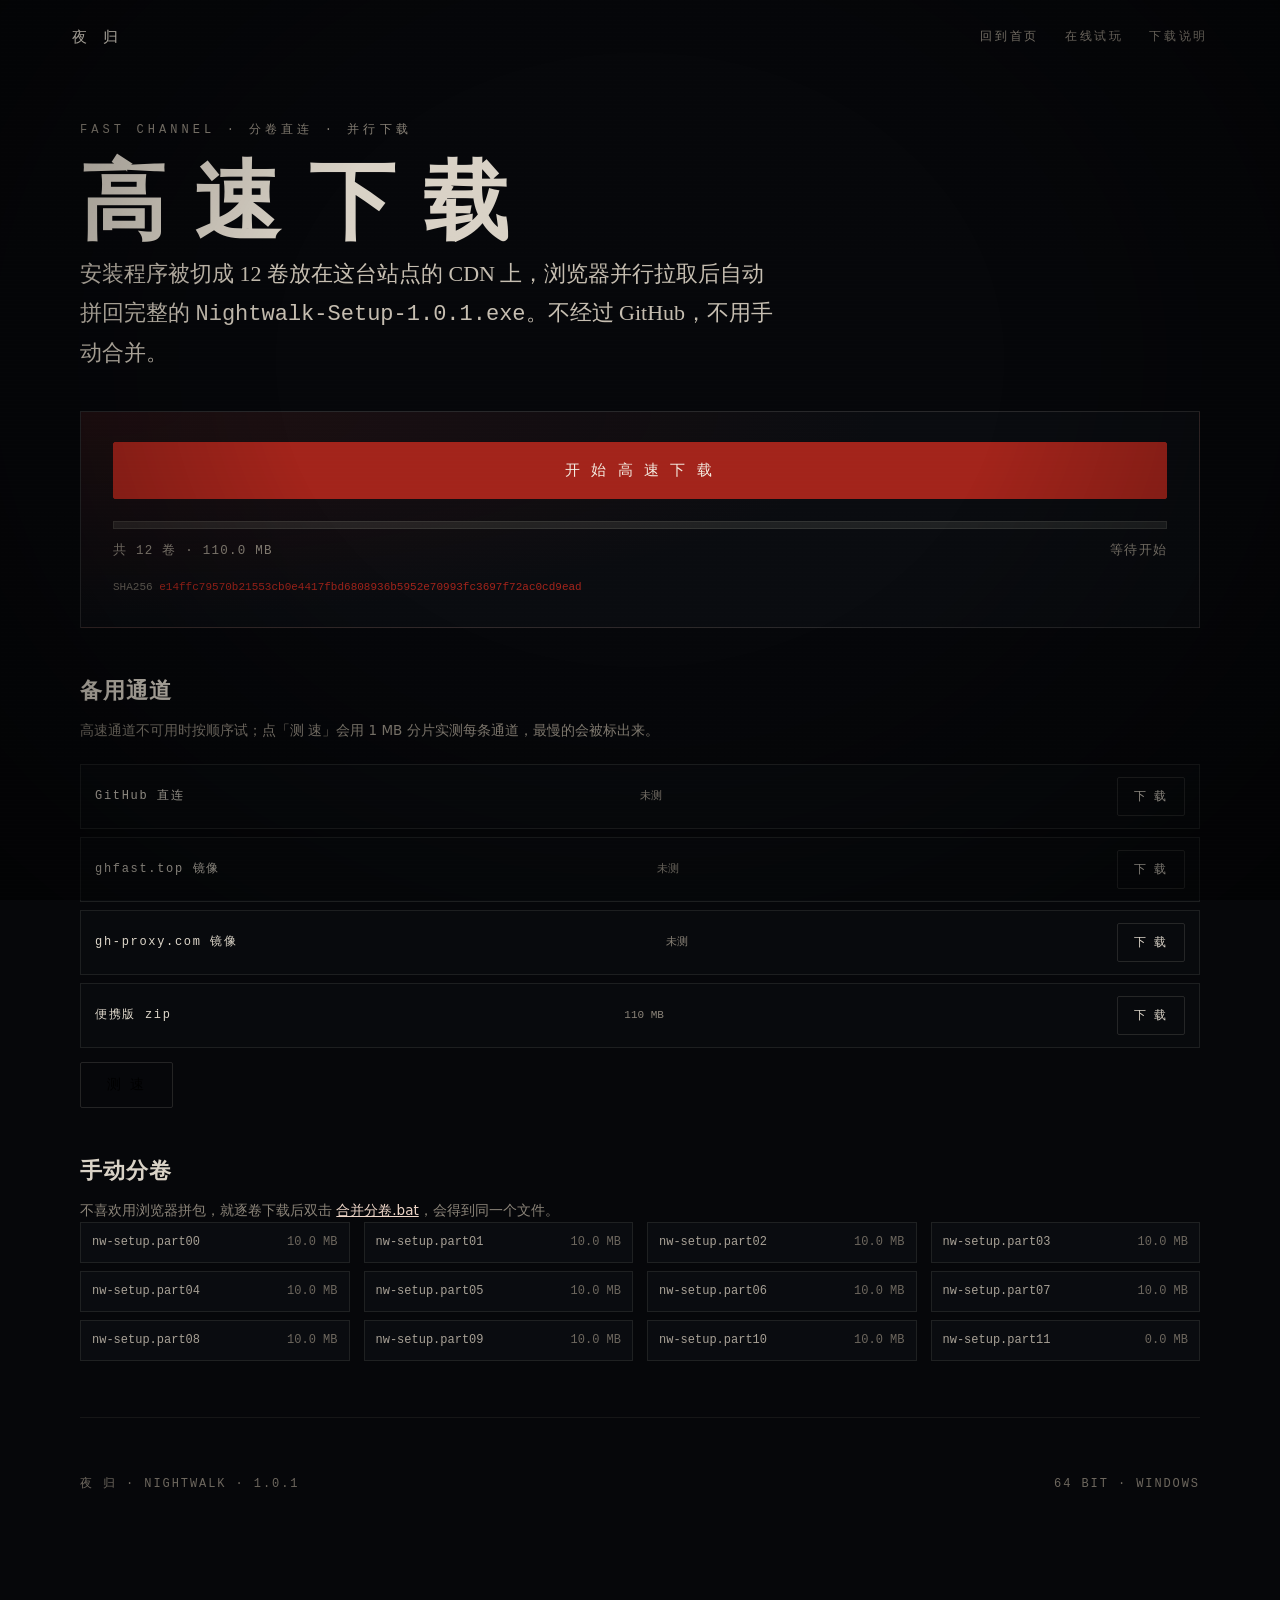
==== dl/index.html @ 9819cd00 "dl: 高速下载通道（12 卷并行 + SHA256 校验 + 镜像测速），首页下载按钮指向它" ====
<!doctype html>
<html lang="zh-CN">
<head>
<meta charset="utf-8">
<meta name="viewport" content="width=device-width,initial-scale=1">
<title>高速下载 · 夜归 Nightwalk</title>
<meta name="description" content="夜归 Nightwalk 安装程序高速下载通道：分卷直连、并行下载、镜像测速。">
<link rel="stylesheet" href="../style.css">
<style>
  body{padding-bottom:0}
  .dlwrap{padding:120px 0 80px}
  .dlwrap h1{font-size:clamp(44px,8vw,86px);line-height:1;margin:0 0 10px}
  .dlwrap .kicker{margin-bottom:18px}
  .box2{border:1px solid var(--line);background:radial-gradient(120% 160% at 0% 0%,rgba(163,36,27,.14),transparent 60%),#0a0c10;padding:30px 32px}
  .big{width:100%;justify-content:center;font-size:15px;letter-spacing:.24em;padding:18px 26px}
  .big[disabled]{opacity:.55;cursor:default;transform:none}
  .bar{height:8px;background:rgba(217,210,198,.10);margin:22px 0 12px;overflow:hidden;border:1px solid rgba(217,210,198,.10)}
  .bar i{display:block;height:100%;width:0;background:linear-gradient(90deg,#a3241b,#c9432f);transition:width .18s linear}
  .stat{font-family:ui-monospace,Consolas,monospace;font-size:12.5px;letter-spacing:.1em;color:var(--dim);display:flex;justify-content:space-between;gap:16px;flex-wrap:wrap}
  .stat b{color:#efe7da;font-weight:500}
  .hash{font-family:ui-monospace,Consolas,monospace;font-size:11px;color:#6d675e;word-break:break-all;margin-top:16px;line-height:1.7}
  .hash em{color:#a3241b;font-style:normal}
  .mlist{list-style:none;margin:22px 0 0;padding:0;display:grid;gap:8px}
  .mlist li{display:flex;align-items:center;justify-content:space-between;gap:14px;border:1px solid rgba(217,210,198,.1);padding:12px 14px;background:#080a0d;flex-wrap:wrap}
  .mlist .n{font-family:ui-monospace,Consolas,monospace;font-size:12px;letter-spacing:.14em;color:#ded7ca}
  .mlist .s{font-family:ui-monospace,Consolas,monospace;font-size:11px;color:var(--dim)}
  .mlist .s.fast{color:#8fd2a0}
  .mlist .s.best{color:#a3241b}
  .mlist a{text-decoration:none}
  .mlist .btn{padding:8px 16px;font-size:12px}
  h2.sm{font-size:22px;margin:44px 0 6px}
  .note{color:var(--dim);font-size:13.5px;margin:8px 0 0}
  .parts{grid-template-columns:repeat(4,1fr)}
  @media (max-width:900px){.parts{grid-template-columns:repeat(2,1fr)}}
  @media (max-width:620px){.parts{grid-template-columns:1fr}.dlwrap{padding:96px 0 60px}.box2{padding:22px}}
</style>
</head>
<body>
<div class="topnav">
  <a class="brand glitch" data-t href="../">夜 归</a>
  <div class="navlinks"><a href="../">回到首页</a><a href="../play/">在线试玩</a><a href="../#download">下载说明</a></div>
</div>

<main class="wrap dlwrap">
  <p class="kicker">FAST CHANNEL · 分卷直连 · 并行下载</p>
  <h1>高 速 下 载</h1>
  <p class="lead">安装程序被切成 12 卷放在这台站点的 CDN 上，浏览器并行拉取后自动拼回完整的 <code>Nightwalk-Setup-1.0.1.exe</code>。不经过 GitHub，不用手动合并。</p>

  <div class="box2" style="margin-top:36px">
    <button class="btn solid big" id="go">开 始 高 速 下 载</button>
    <div class="bar"><i id="fill"></i></div>
    <div class="stat"><span id="l">共 12 卷 · 110.0 MB</span><span id="r">等待开始</span></div>
    <div class="hash">SHA256 <em>e14ffc79570b21553cb0e4417fbd6808936b5952e70993fc3697f72ac0cd9ead</em></div>
  </div>

  <h2 class="sm">备用通道</h2>
  <p class="note">高速通道不可用时按顺序试；点「测 速」会用 1 MB 分片实测每条通道，最慢的会被标出来。</p>
  <ul class="mlist" id="mlist">
    <li data-k="direct"><span class="n">GitHub 直连</span><span class="s">未测</span><a class="btn ghost" href="https://github.com/MYWsleep/nightwalk/releases/download/v1.0.1/Nightwalk-Setup-1.0.1.exe">下 载</a></li>
    <li data-k="ghfast"><span class="n">ghfast.top 镜像</span><span class="s">未测</span><a class="btn ghost" href="https://ghfast.top/https://github.com/MYWsleep/nightwalk/releases/download/v1.0.1/Nightwalk-Setup-1.0.1.exe">下 载</a></li>
    <li data-k="ghproxy"><span class="n">gh-proxy.com 镜像</span><span class="s">未测</span><a class="btn ghost" href="https://gh-proxy.com/https://github.com/MYWsleep/nightwalk/releases/download/v1.0.1/Nightwalk-Setup-1.0.1.exe">下 载</a></li>
    <li data-k="zip"><span class="n">便携版 zip</span><span class="s">110 MB</span><a class="btn ghost" href="https://github.com/MYWsleep/nightwalk/releases/download/v1.0.1/Nightwalk-1.0.1-win64.zip">下 载</a></li>
  </ul>
  <div style="margin-top:14px"><button class="btn ghost" id="bench">测 速</button></div>

  <h2 class="sm">手动分卷</h2>
  <p class="note">不喜欢用浏览器拼包，就逐卷下载后双击 <a href="parts/合并分卷.bat" style="color:#efd7c9">合并分卷.bat</a>，会得到同一个文件。</p>
  <ul class="parts" id="plist"></ul>

  <footer style="margin-top:56px"><span>夜 归 · NIGHTWALK · 1.0.1</span><span>64 BIT · WINDOWS</span></footer>
</main>

<script>
(function(){
  var TOTAL=115364864, NPARTS=12, PB=10485760, SHA='e14ffc79570b21553cb0e4417fbd6808936b5952e70993fc3697f72ac0cd9ead';
  var elGo=document.getElementById('go'), elFill=document.getElementById('fill'),
      elL=document.getElementById('l'), elR=document.getElementById('r'), elP=document.getElementById('plist');
  function partName(i){ return 'parts/nw-setup.part' + ('0'+i).slice(-2); }
  function mb(b){ return (b/1048576).toFixed(1); }
  // 分卷列表
  var html='';
  for (var i=0;i<NPARTS;i++){ var sz = i===NPARTS-1 ? TOTAL-PB*(NPARTS-1) : PB;
    html += '<li><a href="'+partName(i)+'" style="text-decoration:none">'+partName(i).replace('parts/','')+'</a><i>'+mb(sz)+' MB</i></li>'; }
  elP.innerHTML = html;

  var got=0, t0=0, done=false, raf=0;
  function paint(){
    var pc = Math.min(100, got/TOTAL*100);
    elFill.style.width = pc.toFixed(1)+'%';
    var dt = (performance.now()-t0)/1000 || 1, sp = got/dt;
    elL.textContent = '已下载 ' + mb(got) + ' / 110.0 MB（' + pc.toFixed(0) + '%）';
    elR.textContent = sp>1048576 ? (sp/1048576).toFixed(1)+' MB/s' : (sp/1024).toFixed(0)+' KB/s';
    if (got>0 && !done){ var left=(TOTAL-got)/Math.max(1,sp); elR.textContent += ' · 剩余 ' + (left>60?Math.round(left/60)+' 分'+(Math.round(left)%60)+' 秒':Math.round(left)+' 秒'); }
  }
  function tick(){ if(done) return; paint(); raf=requestAnimationFrame(tick); }

  async function grab(i, on){
    var r = await fetch(partName(i), {cache:'no-store'});
    if (!r.ok) throw new Error('HTTP '+r.status);
    var rd = r.body.getReader(), chunks=[], n=0;
    for(;;){ var s = await rd.read(); if (s.done) break; chunks.push(s.value); n += s.value.length; on(s.value.length); }
    var out = new Uint8Array(n), o=0;
    for (var k=0;k<chunks.length;k++){ out.set(chunks[k], o); o += chunks[k].length; }
    return out;
  }

  async function run(opt){
    opt = opt || {};
    var bufs = new Array(NPARTS), cursor = 0, errs = [];
    got = 0; t0 = performance.now(); done = false;
    cancelAnimationFrame(raf); raf = requestAnimationFrame(tick);
    async function worker(){
      for(;;){
        var i = cursor++; if (i >= NPARTS) return;
        try { bufs[i] = await grab(i, function(n){ got += n; }); }
        catch(e){ errs.push(i+':'+e.message); }
      }
    }
    await Promise.all([worker(),worker(),worker(),worker(),worker(),worker()]);
    done = true; cancelAnimationFrame(raf); paint();
    if (errs.length) return {ok:false, errs:errs};
    var blob = new Blob(bufs, {type:'application/octet-stream'});
    var ab = await blob.arrayBuffer();
    var dg = await crypto.subtle.digest('SHA-256', ab);
    var hex = Array.prototype.map.call(new Uint8Array(dg), function(b){ return ('0'+b.toString(16)).slice(-2); }).join('');
    var res = {ok:true, bytes:blob.size, sha:hex, match:hex===SHA, ms:Math.round(performance.now()-t0)};
    if (opt.save === false) return res;
    var a = document.createElement('a');
    a.href = URL.createObjectURL(blob); a.download = 'Nightwalk-Setup-1.0.1.exe';
    document.body.appendChild(a); a.click(); a.remove();
    setTimeout(function(){ URL.revokeObjectURL(a.href); }, 60000);
    return res;
  }

  elGo.addEventListener('click', async function(){
    elGo.disabled = true; elGo.textContent = '正 在 下 载 …'; elR.textContent = '准备中';
    try {
      var r = await run({save:true});
      if (!r.ok){ elR.textContent = '有分卷失败，请用备用通道'; elGo.textContent = '重 试'; }
      else { elR.textContent = r.ms/1000 + ' 秒 · ' + (r.bytes/1048576/ (r.ms/1000)).toFixed(1) + ' MB/s · 校验' + (r.match?'通过':'不符'); elGo.textContent = '已 保 存'; }
    } catch(e){ elR.textContent = '失败：' + e.message; elGo.textContent = '重 试'; }
    elGo.disabled = false;
  });

  // 镜像测速：1 MB range
  var MIRRORS = {
    direct: 'https://github.com/MYWsleep/nightwalk/releases/download/v1.0.1/Nightwalk-Setup-1.0.1.exe',
    ghfast: 'https://ghfast.top/https://github.com/MYWsleep/nightwalk/releases/download/v1.0.1/Nightwalk-Setup-1.0.1.exe',
    ghproxy: 'https://gh-proxy.com/https://github.com/MYWsleep/nightwalk/releases/download/v1.0.1/Nightwalk-Setup-1.0.1.exe',
    zip: 'https://github.com/MYWsleep/nightwalk/releases/download/v1.0.1/Nightwalk-1.0.1-win64.zip'
  };
  async function bench(k){
    var li = document.querySelector('#mlist li[data-k="'+k+'"] .s');
    li.textContent = '测试中'; li.className = 's';
    var t = performance.now(), bytes = 0;
    try {
      var ac = new AbortController(); var tm = setTimeout(function(){ ac.abort(); }, 15000);
      var r = await fetch(MIRRORS[k], {headers:{Range:'bytes=0-1048575'}, signal:ac.signal, cache:'no-store'});
      clearTimeout(tm);
      if (!r.body){ li.textContent = '不支持流式'; return 0; }
      var rd = r.body.getReader();
      for(;;){ var s = await rd.read(); if (s.done) break; bytes += s.value.length; }
    } catch(e){ li.textContent = '不通'; return 0; }
    var sec = (performance.now()-t)/1000, sp = bytes/sec;
    var txt = sp>1048576 ? (sp/1048576).toFixed(1)+' MB/s' : (sp/1024).toFixed(0)+' KB/s';
    li.textContent = txt; li.className = 's' + (sp>262144 ? ' fast' : '');
    return sp;
  }
  document.getElementById('bench').addEventListener('click', async function(){
    var out = {};
    await Promise.all(Object.keys(MIRRORS).map(async function(k){ out[k] = await bench(k); }));
    var best = Object.keys(out).sort(function(a,b){ return out[b]-out[a]; })[0];
    var li = document.querySelector('#mlist li[data-k="'+best+'"] .s');
    if (li && out[best] > 0){ li.className = 's best'; li.textContent += ' · 最快'; }
  });

  window.__dl = {run:run, MIRRORS:MIRRORS, TOTAL:TOTAL, NPARTS:NPARTS};
})();
</script>
</body>
</html>
---- style.css ----
:root{--bg:#06070a;--bg2:#0b0d12;--ink:#d9d2c6;--dim:#8a8378;--blood:#a3241b;--line:rgba(217,210,198,.14)}
*{box-sizing:border-box}
html{scroll-behavior:smooth}
body{margin:0;background:var(--bg);color:var(--ink);font-family:-apple-system,'Segoe UI','Microsoft YaHei',system-ui,sans-serif;line-height:1.75;-webkit-font-smoothing:antialiased;overflow-x:hidden}
body:before{content:'';position:fixed;inset:0;pointer-events:none;z-index:90;background:radial-gradient(ellipse at 50% 40%,transparent 40%,rgba(0,0,0,.55) 100%)}
body:after{content:'';position:fixed;inset:0;pointer-events:none;z-index:91;opacity:.15;background:repeating-linear-gradient(to bottom,rgba(255,255,255,.05) 0 1px,transparent 1px 4px)}
a{color:inherit}
h1,h2,h3{font-family:'Songti SC','SimSun','Noto Serif CJK SC',serif;font-weight:600;letter-spacing:.04em}
img{display:block;max-width:100%}
.hero{position:relative;min-height:100vh;display:flex;align-items:center;overflow:hidden}
.hero-bg{position:absolute;inset:0;background-size:cover;background-position:center;filter:grayscale(.12) brightness(1.02) contrast(1.04);transform:scale(1.04);animation:drift 26s ease-in-out infinite alternate}
@keyframes drift{from{transform:scale(1.04)}to{transform:scale(1.12) translate3d(-1.5%,-1%,0)}}
.hero:before{content:'';position:absolute;inset:0;background:linear-gradient(180deg,rgba(6,7,10,.40),rgba(6,7,10,.05) 46%,var(--bg) 96%)}
.hero-inner{position:relative;z-index:2;width:min(1120px,calc(100% - 48px));margin:0 auto}
.kicker{font-family:ui-monospace,Consolas,monospace;font-size:12px;letter-spacing:.34em;color:var(--dim);margin:0 0 26px}
.hero h1{font-size:clamp(72px,15vw,190px);line-height:.92;margin:0;text-shadow:0 0 60px rgba(0,0,0,.9)}
.en{font-family:ui-monospace,Consolas,monospace;font-size:clamp(12px,1.6vw,15px);letter-spacing:.62em;color:var(--blood);margin:14px 0 30px}
.lead{font-family:'Songti SC','SimSun',serif;font-size:clamp(16px,2.1vw,22px);color:#c6beb1;margin:0 0 38px;max-width:32em}
.cta{display:flex;gap:14px;flex-wrap:wrap}
.btn{display:inline-flex;align-items:center;gap:10px;padding:13px 26px;border:1px solid var(--line);border-radius:2px;text-decoration:none;font-size:14px;letter-spacing:.18em;background:rgba(12,14,18,.6);transition:.28s;cursor:pointer}
.btn:hover{border-color:rgba(217,210,198,.5);background:rgba(28,26,24,.82);transform:translateY(-1px)}
.btn.solid{background:var(--blood);border-color:var(--blood);color:#f4ece1}
.btn.solid:hover{background:#c02f24;border-color:#c02f24}
.btn.ghost{background:transparent}
.scroll{position:absolute;bottom:26px;left:50%;transform:translateX(-50%);font-family:ui-monospace,monospace;font-size:11px;letter-spacing:.3em;color:var(--dim);animation:bob 2.6s ease-in-out infinite}
@keyframes bob{0%,100%{opacity:.35;transform:translate(-50%,0)}50%{opacity:.9;transform:translate(-50%,6px)}}
.sec{padding:104px 0;border-top:1px solid rgba(217,210,198,.07)}
.sec h2{font-size:clamp(28px,4vw,44px);margin:0 0 18px}
.sec .sub{color:var(--dim);margin:0 0 44px;max-width:44em}
.wrap{width:min(1120px,calc(100% - 48px));margin:0 auto}
.grid{display:grid;grid-template-columns:repeat(3,1fr);gap:16px}
.card{position:relative;border:1px solid var(--line);background:#0a0c10;overflow:hidden;transition:.4s}
.card img{width:100%;height:210px;object-fit:cover;filter:grayscale(.12) brightness(.9);transition:.6s}
.card:hover img{filter:grayscale(0) brightness(1.04);transform:scale(1.03)}
.card .meta{padding:16px 18px 20px}
.card .no{font-family:ui-monospace,monospace;font-size:11px;color:var(--blood);letter-spacing:.3em}
.card h3{margin:6px 0 4px;font-size:20px}
.card p{margin:0;color:var(--dim);font-size:13px}
.card.noimg{min-height:210px;display:flex;align-items:center;justify-content:center;background:repeating-linear-gradient(135deg,#0a0c10 0 10px,#080a0d 10px 20px)}
.card.noimg .ghost-no{font-family:ui-monospace,monospace;font-size:64px;color:rgba(217,210,198,.06)}
.stats{display:flex;gap:48px;flex-wrap:wrap;margin:44px 0 0;padding:26px 0;border-top:1px solid var(--line);border-bottom:1px solid var(--line)}
.stats div{font-family:ui-monospace,monospace}
.stats b{display:block;font-size:30px;color:#efe7da;font-weight:500;letter-spacing:.06em}
.stats span{font-size:11px;color:var(--dim);letter-spacing:.28em}
.cols{display:grid;grid-template-columns:repeat(2,1fr);gap:16px}
.box{border:1px solid var(--line);padding:26px 26px 28px;background:linear-gradient(180deg,rgba(16,18,22,.9),rgba(9,10,13,.9))}
.box h3{margin:0 0 10px;font-size:19px}
.box p{margin:0;color:#a8a196;font-size:14px}
.box .tag{font-family:ui-monospace,monospace;font-size:10px;letter-spacing:.3em;color:var(--blood);display:block;margin-bottom:10px}
.keys{margin:34px 0 0;font-family:ui-monospace,monospace;font-size:13px;color:#b8b0a3;letter-spacing:.06em;padding:18px 22px;border:1px dashed rgba(217,210,198,.18)}
.keys b{color:#efe7da;font-weight:500}
.dl{display:flex;align-items:center;justify-content:space-between;gap:24px;flex-wrap:wrap;border:1px solid var(--line);padding:30px 32px;background:radial-gradient(120% 160% at 0% 0%,rgba(163,36,27,.16),transparent 60%),#0a0c10}
.dl strong{display:block;font-size:20px;font-family:'Songti SC','SimSun',serif;letter-spacing:.06em}
.dl span{font-family:ui-monospace,monospace;font-size:12px;color:var(--dim);letter-spacing:.12em}
.steps{margin:26px 0 0;padding-left:22px;color:#a8a196;font-size:14px}
.steps li{margin:8px 0}
.steps code{font-family:ui-monospace,monospace;background:rgba(217,210,198,.07);padding:1px 7px;border-radius:2px;font-size:12.5px}
details{border-top:1px solid rgba(217,210,198,.1);padding:18px 0}
details:last-of-type{border-bottom:1px solid rgba(217,210,198,.1)}
summary{cursor:pointer;list-style:none;font-size:16px;color:#ded7ca;display:flex;justify-content:space-between;align-items:center}
summary::-webkit-details-marker{display:none}
summary:after{content:'+';font-family:ui-monospace,monospace;color:var(--blood);font-size:18px}
details[open] summary:after{content:'−'}
details p{margin:12px 0 4px;color:#a8a196;font-size:14px;max-width:52em}
.contact a{color:#efd7c9;text-decoration:none;border-bottom:1px solid rgba(163,36,27,.6)}
.contact a:hover{color:#fff;border-color:#fff}
footer{padding:56px 0 72px;border-top:1px solid rgba(217,210,198,.07);color:#6d675e;font-family:ui-monospace,monospace;font-size:12px;letter-spacing:.16em;display:flex;justify-content:space-between;gap:20px;flex-wrap:wrap}
.js .reveal{opacity:0;transform:translateY(18px);transition:opacity .9s ease,transform .9s ease}
.js .reveal.in{opacity:1;transform:none}
.glitch{position:relative;display:inline-block}
.glitch:before,.glitch:after{content:attr(data-t);position:absolute;left:0;top:0;width:100%;overflow:hidden;opacity:0;pointer-events:none}
.glitch:hover:before{opacity:.55;color:#c33b2c;transform:translate(-3px,1px);clip-path:inset(0 0 55% 0)}
.glitch:hover:after{opacity:.4;color:#7fb6c9;transform:translate(3px,-1px);clip-path:inset(52% 0 0 0)}
@media (max-width:900px){.grid{grid-template-columns:repeat(2,1fr)}.cols{grid-template-columns:1fr}}
@media (max-width:620px){.grid{grid-template-columns:1fr}.sec{padding:76px 0}.hero h1{font-size:clamp(64px,22vw,120px)}.dl{padding:24px}}
@media (prefers-reduced-motion:reduce){.hero-bg{animation:none}.scroll{animation:none}.js .reveal{opacity:1;transform:none}}

::selection{background:rgba(163,36,27,.55);color:#fff}
html{scrollbar-color:rgba(217,210,198,.18) #06070a}
.steps code{-webkit-box-decoration-break:clone}
.card:focus-within{border-color:rgba(217,210,198,.4)}
.glitch:hover:before,.glitch:hover:after{will-change:transform}
@media (max-width:620px){.stats{gap:26px}.stats b{font-size:24px}.hero-inner{width:calc(100% - 40px)}.wrap{width:calc(100% - 36px)}}

/* 顶部导航 */
.topnav{position:absolute;top:0;left:0;right:0;z-index:5;display:flex;justify-content:space-between;align-items:center;padding:24px min(6vw,72px);font-family:ui-monospace,Consolas,monospace;font-size:12px;letter-spacing:.22em}
.brand{color:#efe7da;text-decoration:none;letter-spacing:.42em;font-family:'Songti SC','SimSun',serif;font-size:15px}
.navlinks{display:flex;gap:26px}
.navlinks a{color:var(--dim);text-decoration:none;transition:color .2s}
.navlinks a:hover{color:#efe7da}
/* 分卷列表 */
.parts{list-style:none;margin:0;padding:0;display:grid;grid-template-columns:repeat(3,1fr);gap:8px 14px;font-family:ui-monospace,monospace;font-size:12px;color:#a8a196}
.parts li{border:1px solid rgba(217,210,198,.1);padding:9px 11px;display:flex;justify-content:space-between;gap:10px;background:#0a0c10}
.parts i{color:#6d675e;font-style:normal}
@media (max-width:900px){.parts{grid-template-columns:repeat(2,1fr)}}
@media (max-width:620px){.topnav{padding:16px 20px}.navlinks{gap:14px;font-size:11px;letter-spacing:.12em}.parts{grid-template-columns:1fr}.brand{font-size:13px}}
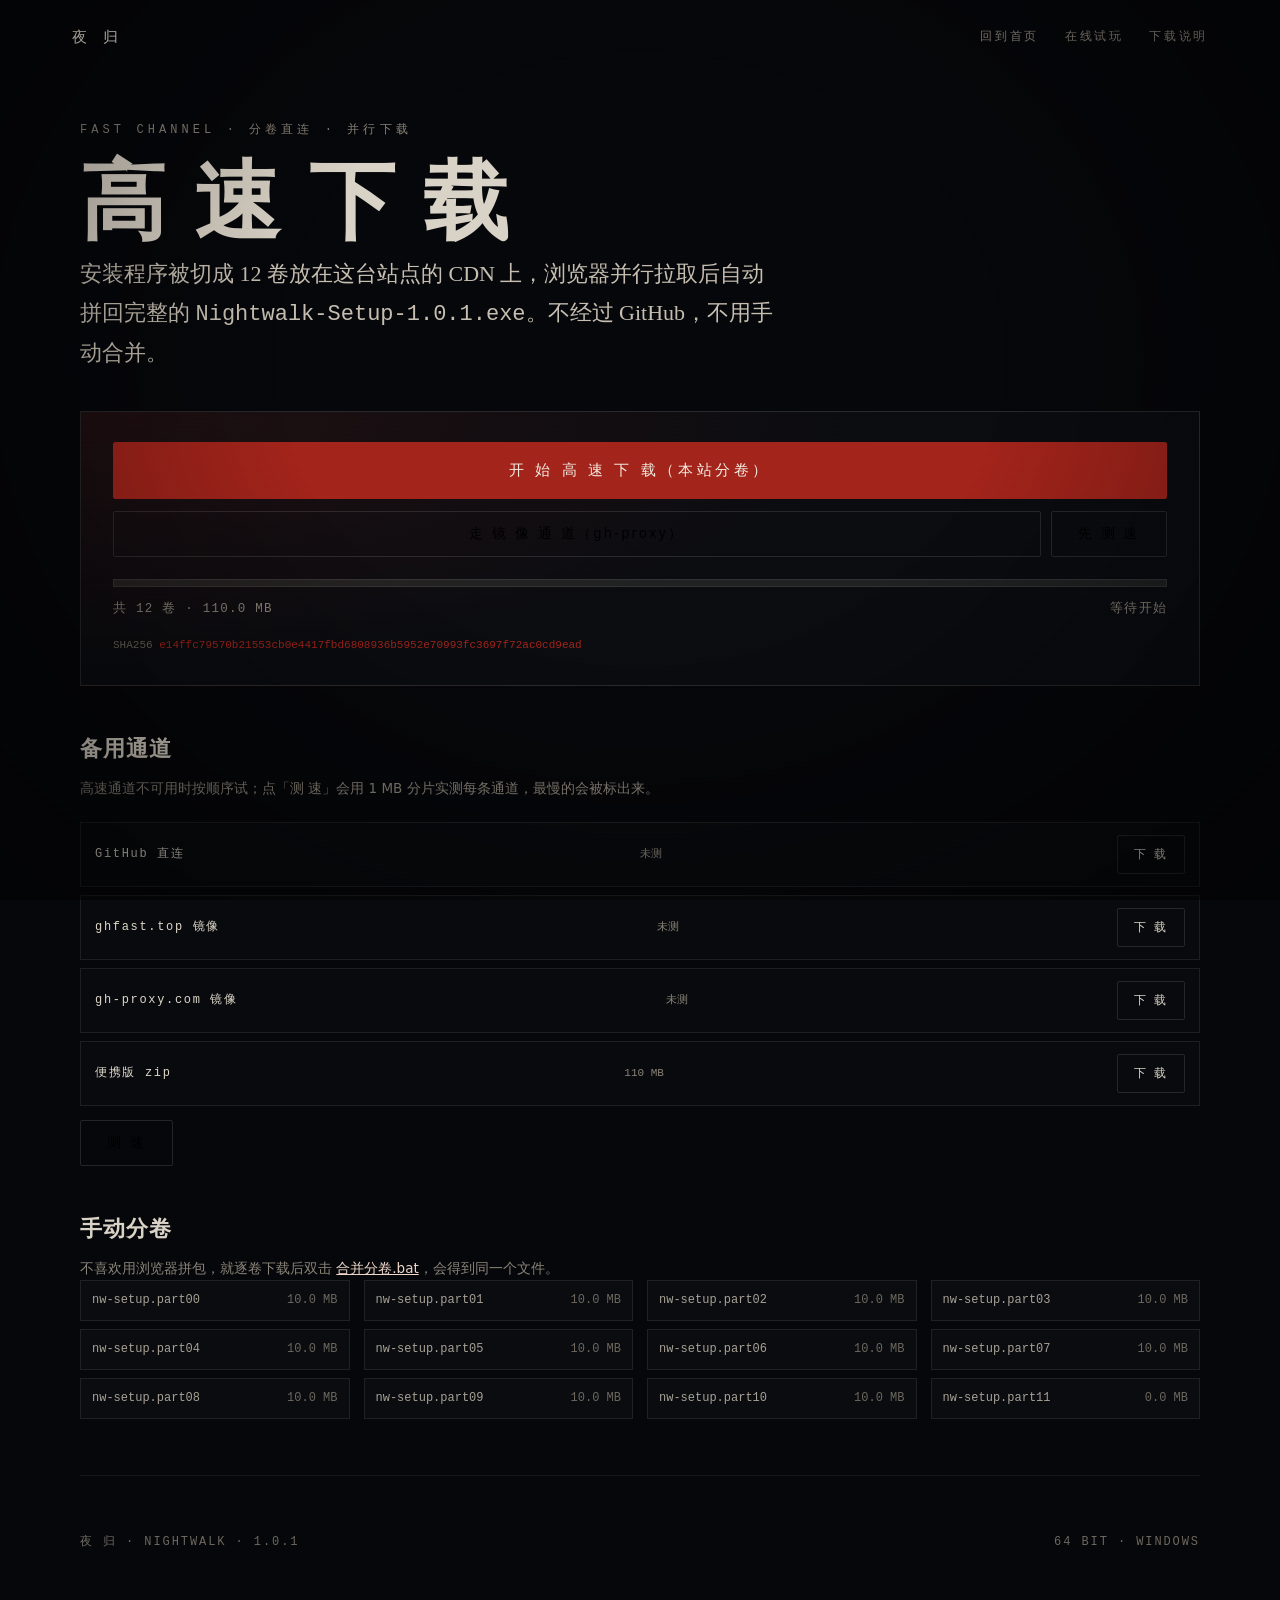
==== commit 7df81be1: "dl: 高速通道修跨卷截断 + 流式进度 + gh-proxy 镜像通道（支持跨域 Range）" ====
--- a/dl/index.html
+++ b/dl/index.html
@@ -47,7 +47,11 @@
   <p class="lead">安装程序被切成 12 卷放在这台站点的 CDN 上，浏览器并行拉取后自动拼回完整的 <code>Nightwalk-Setup-1.0.1.exe</code>。不经过 GitHub，不用手动合并。</p>
 
   <div class="box2" style="margin-top:36px">
-    <button class="btn solid big" id="go">开 始 高 速 下 载</button>
+    <button class="btn solid big" id="go">开 始 高 速 下 载（本站分卷）</button>
+    <div style="display:flex;gap:10px;margin-top:12px;flex-wrap:wrap">
+      <button class="btn ghost" id="go-mirror" style="flex:1;justify-content:center">走 镜 像 通 道（gh-proxy）</button>
+      <button class="btn ghost" id="bench2" style="justify-content:center">先 测 速</button>
+    </div>
     <div class="bar"><i id="fill"></i></div>
     <div class="stat"><span id="l">共 12 卷 · 110.0 MB</span><span id="r">等待开始</span></div>
     <div class="hash">SHA256 <em>e14ffc79570b21553cb0e4417fbd6808936b5952e70993fc3697f72ac0cd9ead</em></div>
@@ -76,6 +80,12 @@
   var elGo=document.getElementById('go'), elFill=document.getElementById('fill'),
       elL=document.getElementById('l'), elR=document.getElementById('r'), elP=document.getElementById('plist');
   function partName(i){ return 'parts/nw-setup.part' + ('0'+i).slice(-2); }
+  var MIRRORS = {
+    direct: 'https://github.com/MYWsleep/nightwalk/releases/download/v1.0.1/Nightwalk-Setup-1.0.1.exe',
+    ghfast: 'https://ghfast.top/https://github.com/MYWsleep/nightwalk/releases/download/v1.0.1/Nightwalk-Setup-1.0.1.exe',
+    ghproxy: 'https://gh-proxy.com/https://github.com/MYWsleep/nightwalk/releases/download/v1.0.1/Nightwalk-Setup-1.0.1.exe',
+    zip: 'https://github.com/MYWsleep/nightwalk/releases/download/v1.0.1/Nightwalk-1.0.1-win64.zip'
+  };
   function mb(b){ return (b/1048576).toFixed(1); }
   // 分卷列表
   var html='';
@@ -83,7 +93,7 @@
     html += '<li><a href="'+partName(i)+'" style="text-decoration:none">'+partName(i).replace('parts/','')+'</a><i>'+mb(sz)+' MB</i></li>'; }
   elP.innerHTML = html;
 
-  var got=0, t0=0, done=false, raf=0;
+  var got=0, t0=0, done=false, raf=0, WORKERS=16, CHUNK=1048576;
   function paint(){
     var pc = Math.min(100, got/TOTAL*100);
     elFill.style.width = pc.toFixed(1)+'%';
@@ -94,61 +104,93 @@
   }
   function tick(){ if(done) return; paint(); raf=requestAnimationFrame(tick); }
 
-  async function grab(i, on){
-    var r = await fetch(partName(i), {cache:'no-store'});
-    if (!r.ok) throw new Error('HTTP '+r.status);
-    var rd = r.body.getReader(), chunks=[], n=0;
-    for(;;){ var s = await rd.read(); if (s.done) break; chunks.push(s.value); n += s.value.length; on(s.value.length); }
-    var out = new Uint8Array(n), o=0;
-    for (var k=0;k<chunks.length;k++){ out.set(chunks[k], o); o += chunks[k].length; }
+  // 分卷 + Range：把整包当成一段连续字节，切 2 MB 一片，任意并发
+  async function grabAbs(url, lo, hi, onBytes){
+    var r = await fetch(url, {cache:'no-store', headers:{Range:'bytes='+lo+'-'+hi}});
+    if (!r.ok) throw new Error('HTTP ' + r.status);
+    if (!r.body || r.status !== 206){
+      var full = new Uint8Array(await r.arrayBuffer());
+      var sl = (r.status === 206) ? full : full.subarray(lo, hi+1);
+      onBytes(sl.length); return sl;
+    }
+    var rd = r.body.getReader(), parts = [], n = 0;
+    for(;;){ var st = await rd.read(); if (st.done) break; parts.push(st.value); n += st.value.length; onBytes(st.value.length); }
+    var out = new Uint8Array(n), o = 0;
+    for (var k = 0; k < parts.length; k++){ out.set(parts[k], o); o += parts[k].length; }
     return out;
+  }
+  // 本站分卷（Pages CDN）
+  function grabChunk(start, len, onBytes){
+    var pidx = Math.floor(start / PB), lo = start - pidx*PB, hi = Math.min(PB-1, lo + len - 1);
+    return grabAbs(partName(pidx), lo, hi, onBytes);
+  }
+  // 镜像直取整个安装包（gh-proxy，带 CORS + Range），绝对字节区间
+  function grabMirror(start, len, onBytes){
+    return grabAbs(MIRRORS.ghproxy, start, start + len - 1, onBytes);
+  }
+
+  function plan(C){                                  // 每片都不能跨卷（跨卷会被 Range 截断）
+    var list = [];
+    for (var p = 0; p < NPARTS; p++){
+      var psize = (p === NPARTS-1) ? (TOTAL - PB*(NPARTS-1)) : PB;
+      for (var o = 0; o < psize; o += C) list.push([p*PB + o, Math.min(C, psize - o)]);
+    }
+    return list;
   }
 
   async function run(opt){
     opt = opt || {};
-    var bufs = new Array(NPARTS), cursor = 0, errs = [];
+    var W = opt.workers || WORKERS, C = opt.chunk || CHUNK, grab = (opt.src === 'ghproxy') ? grabMirror : grabChunk;
+    var todo = plan(C), nChunks = todo.length;
+    var out = new Uint8Array(TOTAL), cursor = 0, errs = [];
     got = 0; t0 = performance.now(); done = false;
     cancelAnimationFrame(raf); raf = requestAnimationFrame(tick);
     async function worker(){
       for(;;){
-        var i = cursor++; if (i >= NPARTS) return;
-        try { bufs[i] = await grab(i, function(n){ got += n; }); }
-        catch(e){ errs.push(i+':'+e.message); }
+        var i = cursor++; if (i >= nChunks) return;
+        var start = todo[i][0], len = todo[i][1], ok = false;
+        for (var t = 0; t < 2 && !ok; t++){
+          var mine = 0;
+          try {
+            var buf = await grab(start, len, function(n){ mine += n; got += n; });
+            if (buf.length !== len) throw new Error('short ' + buf.length + '/' + len);
+            out.set(buf, start); ok = true;
+          } catch(e){ got -= mine; if (t === 1) errs.push(i + ':' + e.message); }
+        }
       }
     }
-    await Promise.all([worker(),worker(),worker(),worker(),worker(),worker()]);
+    var ws = []; for (var k = 0; k < W; k++) ws.push(worker());
+    await Promise.all(ws);
     done = true; cancelAnimationFrame(raf); paint();
-    if (errs.length) return {ok:false, errs:errs};
-    var blob = new Blob(bufs, {type:'application/octet-stream'});
-    var ab = await blob.arrayBuffer();
-    var dg = await crypto.subtle.digest('SHA-256', ab);
-    var hex = Array.prototype.map.call(new Uint8Array(dg), function(b){ return ('0'+b.toString(16)).slice(-2); }).join('');
-    var res = {ok:true, bytes:blob.size, sha:hex, match:hex===SHA, ms:Math.round(performance.now()-t0)};
+    if (errs.length) return {ok:false, errs:errs.slice(0,5), workers:W};
+    var dg = await crypto.subtle.digest('SHA-256', out);
+    var hex = Array.prototype.map.call(new Uint8Array(dg), function(b2){ return ('0'+b2.toString(16)).slice(-2); }).join('');
+    var res = {ok:true, bytes:out.length, sha:hex, match:hex===SHA, ms:Math.round(performance.now()-t0), workers:W, chunks:nChunks};
     if (opt.save === false) return res;
-    var a = document.createElement('a');
-    a.href = URL.createObjectURL(blob); a.download = 'Nightwalk-Setup-1.0.1.exe';
-    document.body.appendChild(a); a.click(); a.remove();
-    setTimeout(function(){ URL.revokeObjectURL(a.href); }, 60000);
+    var blob = new Blob([out], {type:'application/octet-stream'});
+    var a2 = document.createElement('a');
+    a2.href = URL.createObjectURL(blob); a2.download = 'Nightwalk-Setup-1.0.1.exe';
+    document.body.appendChild(a2); a2.click(); a2.remove();
+    setTimeout(function(){ URL.revokeObjectURL(a2.href); }, 60000);
     return res;
   }
 
-  elGo.addEventListener('click', async function(){
-    elGo.disabled = true; elGo.textContent = '正 在 下 载 …'; elR.textContent = '准备中';
-    try {
-      var r = await run({save:true});
-      if (!r.ok){ elR.textContent = '有分卷失败，请用备用通道'; elGo.textContent = '重 试'; }
-      else { elR.textContent = r.ms/1000 + ' 秒 · ' + (r.bytes/1048576/ (r.ms/1000)).toFixed(1) + ' MB/s · 校验' + (r.match?'通过':'不符'); elGo.textContent = '已 保 存'; }
-    } catch(e){ elR.textContent = '失败：' + e.message; elGo.textContent = '重 试'; }
-    elGo.disabled = false;
-  });
-
+  function makeHandler(btn, src, label){
+    btn.addEventListener('click', async function(){
+      btn.disabled = true; elGo.disabled = true;
+      btn.textContent = '正 在 下 载 …'; elR.textContent = '准备中';
+      try {
+        var r = await run({save:true, src:src, workers: src === 'ghproxy' ? 12 : 16});
+        if (!r.ok){ elR.textContent = '部分分片失败，换另一条通道试'; btn.textContent = label + '（重 试）'; }
+        else { elR.textContent = r.ms/1000 + ' 秒 · ' + (r.bytes/1048576/(r.ms/1000)).toFixed(2) + ' MB/s · SHA256 ' + (r.match?'通过':'不符'); btn.textContent = '已 保 存'; }
+      } catch(e){ elR.textContent = '失败：' + e.message; btn.textContent = label + '（重 试）'; }
+      btn.disabled = false; elGo.disabled = false;
+    });
+  }
+  makeHandler(elGo, 'pages', '开 始 高 速 下 载（本站分卷）');
+  makeHandler(document.getElementById('go-mirror'), 'ghproxy', '走 镜 像 通 道（gh-proxy）');
+  document.getElementById('bench2').addEventListener('click', function(){ document.getElementById('bench').click(); });
   // 镜像测速：1 MB range
-  var MIRRORS = {
-    direct: 'https://github.com/MYWsleep/nightwalk/releases/download/v1.0.1/Nightwalk-Setup-1.0.1.exe',
-    ghfast: 'https://ghfast.top/https://github.com/MYWsleep/nightwalk/releases/download/v1.0.1/Nightwalk-Setup-1.0.1.exe',
-    ghproxy: 'https://gh-proxy.com/https://github.com/MYWsleep/nightwalk/releases/download/v1.0.1/Nightwalk-Setup-1.0.1.exe',
-    zip: 'https://github.com/MYWsleep/nightwalk/releases/download/v1.0.1/Nightwalk-1.0.1-win64.zip'
-  };
   async function bench(k){
     var li = document.querySelector('#mlist li[data-k="'+k+'"] .s');
     li.textContent = '测试中'; li.className = 's';
@@ -159,7 +201,7 @@
       clearTimeout(tm);
       if (!r.body){ li.textContent = '不支持流式'; return 0; }
       var rd = r.body.getReader();
-      for(;;){ var s = await rd.read(); if (s.done) break; bytes += s.value.length; }
+      for(;;){ var st = await rd.read(); if (st.done) break; bytes += st.value.length; }
     } catch(e){ li.textContent = '不通'; return 0; }
     var sec = (performance.now()-t)/1000, sp = bytes/sec;
     var txt = sp>1048576 ? (sp/1048576).toFixed(1)+' MB/s' : (sp/1024).toFixed(0)+' KB/s';
@@ -174,7 +216,11 @@
     if (li && out[best] > 0){ li.className = 's best'; li.textContent += ' · 最快'; }
   });
 
-  window.__dl = {run:run, MIRRORS:MIRRORS, TOTAL:TOTAL, NPARTS:NPARTS};
+  window.__dl = {
+    run: run, MIRRORS: MIRRORS, TOTAL: TOTAL, NPARTS: NPARTS,
+    setWorkers: function(n){ WORKERS = n|0; },
+    progress: function(){ var ms = performance.now()-t0; return {bytes: got, ms: Math.round(ms), kbs: Math.round(got/Math.max(1,ms/1000)/1024)}; }
+  };
 })();
 </script>
 </body>
